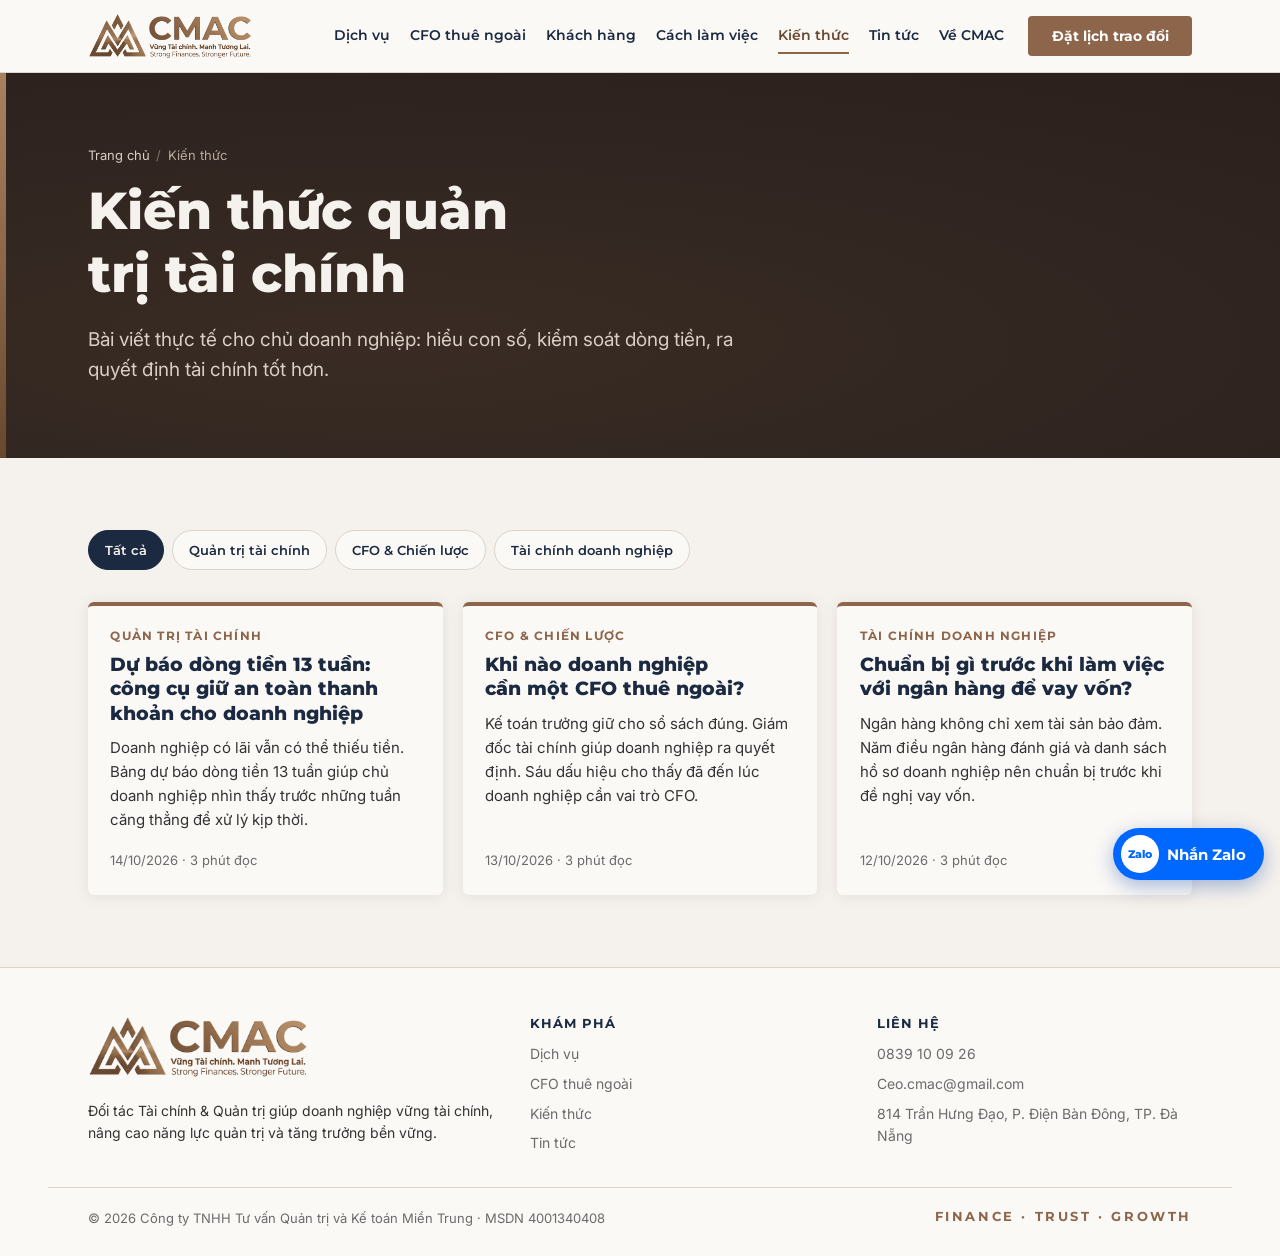
==== kien-thuc/index.html @ f353b180 "Thêm trang Kiến thức và Tin tức - Trang riêng /kien-thuc/ (lọc theo chủ đề) và /tin-tuc/, mỗi bài có" ====
<!doctype html>
<html lang="vi">
<head>
<meta charset="utf-8">
<meta name="viewport" content="width=device-width, initial-scale=1, viewport-fit=cover">
<title>Kiến thức | CMAC – Tư vấn Tài chính &amp; Quản trị</title>
<meta name="description" content="Kiến thức quản trị tài chính, kế toán – thuế, CFO và tài chính doanh nghiệp cho chủ doanh nghiệp vừa và nhỏ, do CMAC chia sẻ.">
<link rel="canonical" href="https://cmac.vn/kien-thuc/">
<meta property="og:type" content="website">
<meta property="og:locale" content="vi_VN">
<meta property="og:title" content="Kiến thức | CMAC – Tư vấn Tài chính &amp; Quản trị">
<meta property="og:description" content="Kiến thức quản trị tài chính, kế toán – thuế, CFO và tài chính doanh nghiệp cho chủ doanh nghiệp vừa và nhỏ, do CMAC chia sẻ.">
<meta property="og:url" content="https://cmac.vn/kien-thuc/">
<meta property="og:image" content="https://cmac.vn/assets/cmac-logo.png">
<meta name="theme-color" content="#2A1F1A">
<link rel="icon" type="image/png" href="/assets/cmac-mark-v2.png">
<link rel="preconnect" href="https://fonts.googleapis.com">
<link rel="preconnect" href="https://fonts.gstatic.com" crossorigin>
<link rel="stylesheet" href="https://fonts.googleapis.com/css2?family=Inter:ital,wght@0,400;0,500;0,600;1,400&family=Montserrat:wght@600;700;800&display=swap">
<link rel="stylesheet" href="/assets/site.css">
</head>
<body>
<header class="site-head">
  <div class="wrap">
    <a class="brand" href="/" aria-label="CMAC, về trang chủ"><img src="/assets/cmac-logo.png" alt="CMAC – Vững Tài chính. Mạnh Tương Lai." width="163" height="46"></a>
    <nav class="nav" id="nav" aria-label="Điều hướng chính">
      <a href="/#dich-vu">Dịch vụ</a>
      <a href="/#cfo">CFO thuê ngoài</a>
      <a href="/#khach-hang">Khách hàng</a>
      <a href="/#cach-lam-viec">Cách làm việc</a>
      <a href="/kien-thuc/" aria-current="page">Kiến thức</a>
      <a href="/tin-tuc/">Tin tức</a>
      <a href="/#ve-cmac">Về CMAC</a>
    </nav>
    <a class="btn btn-bronze head-cta" href="/#lien-he">Đặt lịch trao đổi</a>
    <button class="menu-btn" id="menuBtn" type="button" aria-expanded="false" aria-controls="nav">Menu</button>
  </div>
</header>
<main>
  <section class="page-hero">
    <div class="wrap">
      <nav class="crumbs" aria-label="Đường dẫn"><a href="/">Trang chủ</a><span aria-hidden="true">/</span><span>Kiến thức</span></nav>
      <h1>Kiến thức quản trị tài chính</h1>
      <p class="lede">Bài viết thực tế cho chủ doanh nghiệp: hiểu con số, kiểm soát dòng tiền, ra quyết định tài chính tốt hơn.</p>
    </div>
  </section>
  <section class="listing" aria-label="Danh sách bài viết">
    <div class="wrap">
      <div class="filters" role="group" aria-label="Lọc theo chủ đề">
        <button class="chip" type="button" data-filter="*" aria-pressed="true">Tất cả</button>
        <button class="chip" type="button" data-filter="Quản trị tài chính" aria-pressed="false">Quản trị tài chính</button>
        <button class="chip" type="button" data-filter="CFO &amp; Chiến lược" aria-pressed="false">CFO &amp; Chiến lược</button>
        <button class="chip" type="button" data-filter="Tài chính doanh nghiệp" aria-pressed="false">Tài chính doanh nghiệp</button>
      </div>
      <ul class="cards">
      <li class="card topic" data-topic="Quản trị tài chính">
        <div class="body">
          <span class="tag">Quản trị tài chính</span>
          <h2><a href="/kien-thuc/du-bao-dong-tien-13-tuan/">Dự báo dòng tiền 13 tuần: công cụ giữ an toàn thanh khoản cho doanh nghiệp</a></h2>
          <p>Doanh nghiệp có lãi vẫn có thể thiếu tiền. Bảng dự báo dòng tiền 13 tuần giúp chủ doanh nghiệp nhìn thấy trước những tuần căng thẳng để xử lý kịp thời.</p>
          <span class="meta">14/10/2026 · 3 phút đọc</span>
        </div>
      </li>
      <li class="card topic" data-topic="CFO &amp; Chiến lược">
        <div class="body">
          <span class="tag">CFO &amp; Chiến lược</span>
          <h2><a href="/kien-thuc/khi-nao-doanh-nghiep-can-cfo-thue-ngoai/">Khi nào doanh nghiệp cần một CFO thuê ngoài?</a></h2>
          <p>Kế toán trưởng giữ cho sổ sách đúng. Giám đốc tài chính giúp doanh nghiệp ra quyết định. Sáu dấu hiệu cho thấy đã đến lúc doanh nghiệp cần vai trò CFO.</p>
          <span class="meta">13/10/2026 · 3 phút đọc</span>
        </div>
      </li>
      <li class="card topic" data-topic="Tài chính doanh nghiệp">
        <div class="body">
          <span class="tag">Tài chính doanh nghiệp</span>
          <h2><a href="/kien-thuc/chuan-bi-ho-so-vay-von-ngan-hang/">Chuẩn bị gì trước khi làm việc với ngân hàng để vay vốn?</a></h2>
          <p>Ngân hàng không chỉ xem tài sản bảo đảm. Năm điều ngân hàng đánh giá và danh sách hồ sơ doanh nghiệp nên chuẩn bị trước khi đề nghị vay vốn.</p>
          <span class="meta">12/10/2026 · 3 phút đọc</span>
        </div>
      </li>
    </ul>
    </div>
  </section>
</main>
<footer class="foot">
  <div class="wrap foot-top">
    <div>
      <img src="/assets/cmac-logo.png" alt="CMAC" width="220" height="62" loading="lazy">
      <p class="one">Đối tác Tài chính &amp; Quản trị giúp doanh nghiệp vững tài chính, nâng cao năng lực quản trị và tăng trưởng bền vững.</p>
    </div>
    <div>
      <h4>Khám phá</h4>
      <ul>
        <li><a href="/#dich-vu">Dịch vụ</a></li>
        <li><a href="/#cfo">CFO thuê ngoài</a></li>
        <li><a href="/kien-thuc/">Kiến thức</a></li>
        <li><a href="/tin-tuc/">Tin tức</a></li>
      </ul>
    </div>
    <div>
      <h4>Liên hệ</h4>
      <ul>
        <li>0839 10 09 26</li>
        <li>Ceo.cmac@gmail.com</li>
        <li>814 Trần Hưng Đạo, P. Điện Bàn Đông, TP. Đà Nẵng</li>
      </ul>
    </div>
  </div>
  <div class="wrap foot-bot">
    <span>© 2026 Công ty TNHH Tư vấn Quản trị và Kế toán Miền Trung · MSDN 4001340408</span>
    <span class="essence">FINANCE · TRUST · GROWTH</span>
  </div>
</footer>
<a class="zalo-float" href="https://zalo.me/0839100926" target="_blank" rel="noopener" aria-label="Nhắn Zalo cho CMAC: 0839 10 09 26"><span class="zi" aria-hidden="true">Zalo</span><span class="zt">Nhắn Zalo</span></a>
<script>
(() => {
  const b = document.getElementById("menuBtn"), n = document.getElementById("nav");
  b.addEventListener("click", () => { const o = n.classList.toggle("open"); b.setAttribute("aria-expanded", String(o)); });
  n.addEventListener("click", (e) => { if (e.target.tagName === "A") { n.classList.remove("open"); b.setAttribute("aria-expanded", "false"); } });
  const chips = document.querySelectorAll("[data-filter]");
  chips.forEach((c) => c.addEventListener("click", () => {
    chips.forEach((x) => x.setAttribute("aria-pressed", String(x === c)));
    const f = c.dataset.filter;
    document.querySelectorAll("[data-topic]").forEach((el) => { el.hidden = f !== "*" && el.dataset.topic !== f; });
  }));
})();
</script>
</body>
</html>
---- assets/site.css ----
/* CMAC – giao diện dùng chung cho các trang con (Kiến thức, Tin tức, bài viết).
   Cùng hệ màu, font, header, footer với trang chủ. Brand Guideline 2026: 60% nền trung tính · 30% Navy · 10% Đồng. */
:root {
  color-scheme: light;
  --choco: #2A1F1A; --choco-hi: #3A2C24; --choco-card: #33261F;
  --cream: #F5F1EC; --paper: #FBF9F6;
  --navy: #1B2A41;
  --bronze: #8C654A; --bronze-hi: #A78260; --bronze-lo: #67482E;
  --gold: #C9A47F; --sand: #D9CFC4; --taupe: #B8AA9C;
  --charcoal: #333333; --muted: #6B6B6B; --line: #DDD3C8;
  --f-head: "Montserrat", "Segoe UI", system-ui, sans-serif;
  --f-body: "Inter", "Segoe UI", system-ui, sans-serif;
  --wrap: 74rem; --gutter: clamp(16px, 4vw, 40px); --radius: 6px;
  --shadow: 0 2px 16px rgba(42, 31, 26, .08);
}
*, *::before, *::after { box-sizing: border-box; }
html { scroll-behavior: smooth; }
body { margin: 0; background: var(--cream); color: var(--charcoal); font-family: var(--f-body); font-size: 1rem; line-height: 1.6; -webkit-font-smoothing: antialiased; }
@media (prefers-reduced-motion: reduce) { html { scroll-behavior: auto; } *, *::before, *::after { transition: none !important; } }
img { max-width: 100%; }
[hidden] { display: none !important; }
h1, h2, h3, h4 { font-family: var(--f-head); color: var(--navy); line-height: 1.2; margin: 0; text-wrap: balance; }
p, ul, ol { margin: 0; }
a { color: inherit; }
:focus-visible { outline: 2px solid var(--bronze); outline-offset: 3px; border-radius: 2px; }
.wrap { max-width: var(--wrap); margin-inline: auto; padding-inline: var(--gutter); }
.kicker { font-family: var(--f-head); font-weight: 700; font-size: .8125rem; letter-spacing: .14em; text-transform: uppercase; color: var(--bronze); }
.rule { width: 4.5rem; height: 3px; background: var(--bronze); border: 0; margin: 1.25rem 0 0; }

.btn { display: inline-flex; align-items: center; justify-content: center; font: 700 .9375rem var(--f-head); min-height: 2.875rem; padding: 0 1.4rem; border-radius: 4px; border: 1px solid transparent; text-decoration: none; cursor: pointer; transition: background-color .18s, border-color .18s; }
.btn-bronze { background: var(--bronze); color: #fff; }
.btn-bronze:hover { background: var(--bronze-lo); }
.btn-line { border-color: rgba(217,207,196,.5); color: var(--cream); background: transparent; }
.btn-line:hover { border-color: var(--bronze-hi); }

/* Header */
.site-head { position: sticky; top: env(safe-area-inset-top, 0px); z-index: 30; background: rgba(251, 249, 246, .96); backdrop-filter: blur(6px); border-bottom: 1px solid var(--line); }
.site-head .wrap { display: flex; align-items: center; gap: 1.5rem; min-height: 4.5rem; }
.brand { display: block; line-height: 0; flex: none; }
.brand img { height: 46px; width: auto; }
.nav { display: flex; gap: 1.25rem; margin-left: auto; }
.nav a { font: 600 .875rem var(--f-head); color: var(--navy); text-decoration: none; padding-block: .5rem; border-bottom: 2px solid transparent; white-space: nowrap; }
.nav a:hover, .nav a[aria-current="page"] { border-bottom-color: var(--bronze); }
.nav a[aria-current="page"] { color: var(--bronze-lo); }
.head-cta { min-height: 2.5rem; font-size: .875rem; flex: none; }
.menu-btn { display: none; margin-left: auto; background: none; border: 1px solid var(--line); color: var(--navy); border-radius: 4px; min-height: 2.75rem; padding: 0 1rem; font: 600 .875rem var(--f-head); cursor: pointer; }
@media (max-width: 1140px) {
  .nav, .head-cta { display: none; }
  .menu-btn { display: inline-flex; align-items: center; }
  .nav.open { display: flex; position: absolute; left: 0; right: 0; top: 100%; flex-direction: column; gap: 0; background: var(--paper); padding: .25rem var(--gutter) 1rem; border-bottom: 1px solid var(--line); box-shadow: var(--shadow); }
  .nav.open a { padding-block: .85rem; border-bottom: 1px solid var(--line); }
  .brand img { height: 40px; }
}

/* Đầu trang con (nền sô-cô-la, dải đồng mép trái) */
.page-hero { position: relative; color: var(--sand); background: radial-gradient(120% 95% at 30% 70%, var(--choco-hi) 0%, #302520 52%, var(--choco) 100%); }
.page-hero::before { content: ""; position: absolute; inset: 0 auto 0 0; width: 6px; background: linear-gradient(var(--bronze-hi), var(--bronze), var(--bronze-lo)); }
.page-hero .wrap { padding-block: clamp(2.75rem, 6vw, 4.5rem); }
.page-hero .kicker { color: var(--bronze-hi); }
.page-hero h1 { color: var(--cream); font-size: clamp(2rem, 1.3rem + 2.8vw, 3.25rem); font-weight: 800; margin-top: .9rem; max-width: 46rem; }
.page-hero p.lede { margin-top: 1.25rem; font-size: 1.1875rem; max-width: 42rem; }
.crumbs { display: flex; flex-wrap: wrap; gap: .4rem; font-size: .8125rem; color: var(--taupe); }
.crumbs a { color: var(--sand); text-decoration: none; }
.crumbs a:hover { text-decoration: underline; }
.crumbs span[aria-hidden] { opacity: .6; }

/* Danh sách bài */
.listing { padding-block: clamp(2.5rem, 6vw, 4.5rem); }
.filters { display: flex; flex-wrap: wrap; gap: .5rem; margin-bottom: 2rem; }
.chip { font: 600 .8125rem var(--f-head); color: var(--navy); background: var(--paper); border: 1px solid var(--line); border-radius: 999px; min-height: 2.5rem; padding: 0 1rem; cursor: pointer; }
.chip:hover { border-color: var(--bronze); }
.chip[aria-pressed="true"] { background: var(--navy); border-color: var(--navy); color: var(--cream); }
.cards { list-style: none; padding: 0; display: grid; grid-template-columns: repeat(3, minmax(0, 1fr)); gap: 1.25rem; }
.card { display: flex; flex-direction: column; background: var(--paper); border-radius: var(--radius); box-shadow: var(--shadow); overflow: hidden; }
.card a.cover { display: block; line-height: 0; }
.card a.cover img { width: 100%; aspect-ratio: 16 / 9; object-fit: cover; display: block; }
.card .body { display: flex; flex-direction: column; gap: .6rem; padding: 1.4rem 1.4rem 1.5rem; flex: 1; }
.card .tag { font: 700 .75rem var(--f-head); letter-spacing: .1em; text-transform: uppercase; color: var(--bronze); }
.card h2 { font-size: 1.1875rem; font-weight: 800; line-height: 1.3; }
.card h2 a { text-decoration: none; }
.card h2 a:hover { color: var(--bronze-lo); }
.card p { font-size: .9375rem; }
.card .meta { margin-top: auto; padding-top: .5rem; font-size: .8125rem; color: var(--muted); }
.card.topic { border-top: 4px solid var(--bronze); }
.empty { padding: 2rem; text-align: left; background: var(--paper); border-radius: var(--radius); color: var(--muted); }
@media (max-width: 960px) { .cards { grid-template-columns: repeat(2, minmax(0, 1fr)); } }
@media (max-width: 600px) { .cards { grid-template-columns: minmax(0, 1fr); } }

/* Bài viết */
.article { padding-block: clamp(2.5rem, 6vw, 4rem); }
.article .wrap { display: grid; grid-template-columns: minmax(0, 46rem) minmax(0, 1fr); gap: clamp(2rem, 5vw, 4rem); align-items: start; }
.meta-line { display: flex; flex-wrap: wrap; gap: .25rem 1rem; margin-top: 1.25rem; font-size: .875rem; color: var(--taupe); }
.prose { font-size: 1.0625rem; line-height: 1.75; min-width: 0; }
.prose > * + * { margin-top: 1.15rem; }
.prose h2 { font-size: 1.5rem; font-weight: 800; margin-top: 2.25rem; }
.prose h3 { font-size: 1.1875rem; font-weight: 700; margin-top: 1.75rem; }
.prose ul, .prose ol { padding-left: 1.3rem; }
.prose li + li { margin-top: .45rem; }
.prose li::marker { color: var(--bronze); }
.prose strong { color: var(--navy); }
.prose figure { margin: 1.75rem 0 0; }
.prose figure img { width: 100%; height: auto; border-radius: var(--radius); display: block; }
.prose figcaption { margin-top: .6rem; font-size: .875rem; color: var(--muted); }
.prose .lead { font-size: 1.1875rem; color: var(--navy); }
.prose blockquote { margin: 1.75rem 0 0; padding: 1rem 1.25rem; border-left: 3px solid var(--bronze); background: var(--paper); border-radius: 0 var(--radius) var(--radius) 0; color: var(--navy); }
.table-wrap { overflow-x: auto; }
.prose table { width: 100%; border-collapse: collapse; font-size: .9375rem; min-width: 32rem; }
.prose th, .prose td { text-align: left; padding: .65rem .8rem; border-bottom: 1px solid var(--line); vertical-align: top; }
.prose th { background: var(--navy); color: var(--cream); font-family: var(--f-head); font-weight: 700; font-size: .875rem; }
.note { font-size: .875rem; color: var(--muted); border-top: 1px solid var(--line); padding-top: 1rem; }
.aside { position: sticky; top: 6rem; display: grid; gap: 1.25rem; }
.aside-cta { background: var(--navy); color: var(--sand); border-radius: var(--radius); padding: 1.5rem; display: grid; gap: .75rem; }
.aside-cta h2 { color: var(--cream); font-size: 1.125rem; }
.aside-cta p { font-size: .9375rem; }
.aside-list { background: var(--paper); border-radius: var(--radius); padding: 1.25rem 1.5rem; }
.aside-list h2 { font-size: 1rem; }
.aside-list ul { list-style: none; padding: 0; margin-top: .75rem; display: grid; gap: .75rem; }
.aside-list a { font: 600 .9375rem/1.4 var(--f-head); color: var(--navy); text-decoration: none; }
.aside-list a:hover { color: var(--bronze-lo); }
@media (max-width: 960px) { .article .wrap { grid-template-columns: minmax(0, 1fr); } .aside { position: static; } }

/* Footer */
.foot { background: var(--paper); border-top: 1px solid var(--line); font-size: .875rem; color: var(--muted); }
.foot-top { display: grid; grid-template-columns: minmax(0, 1.3fr) repeat(2, minmax(0, 1fr)); gap: 2rem; padding-block: 3rem 2rem; }
.foot-top img { width: 220px; max-width: 100%; height: auto; }
.foot-top .one { margin-top: 1rem; max-width: 26rem; color: var(--charcoal); }
.foot h4 { font-size: .8125rem; font-weight: 700; letter-spacing: .08em; text-transform: uppercase; color: var(--navy); }
.foot ul { list-style: none; padding: 0; margin-top: .75rem; display: grid; gap: .45rem; }
.foot a { text-decoration: none; }
.foot a:hover { color: var(--bronze); }
.foot-bot { display: flex; flex-wrap: wrap; justify-content: space-between; gap: .75rem 2rem; padding-block: 1.25rem 1.75rem; border-top: 1px solid var(--line); font-size: .8125rem; }
.foot-bot .essence { font: 700 .8125rem var(--f-head); letter-spacing: .2em; color: var(--bronze); }
@media (max-width: 760px) { .foot-top { grid-template-columns: minmax(0, 1fr); } }

/* Nút Zalo */
.zalo-float { position: fixed; right: max(16px, env(safe-area-inset-right, 0px) + 16px); bottom: calc(env(safe-area-inset-bottom, 0px) + 20px); z-index: 40; display: flex; align-items: center; gap: .5rem; min-height: 3.25rem; padding: 0 1.15rem 0 .5rem; border-radius: 999px; background: #0068FF; color: #fff; text-decoration: none; font: 700 .9375rem var(--f-head); box-shadow: 0 6px 20px rgba(0, 60, 160, .35); transition: transform .18s, background-color .18s; }
.zalo-float:hover { background: #0052CC; transform: translateY(-2px); }
.zalo-float .zi { display: grid; place-items: center; width: 2.35rem; height: 2.35rem; border-radius: 50%; background: #fff; color: #0068FF; font: 800 .6875rem var(--f-head); }
@media (max-width: 560px) { .zalo-float .zt { display: none; } .zalo-float { padding: 0 .45rem; } }
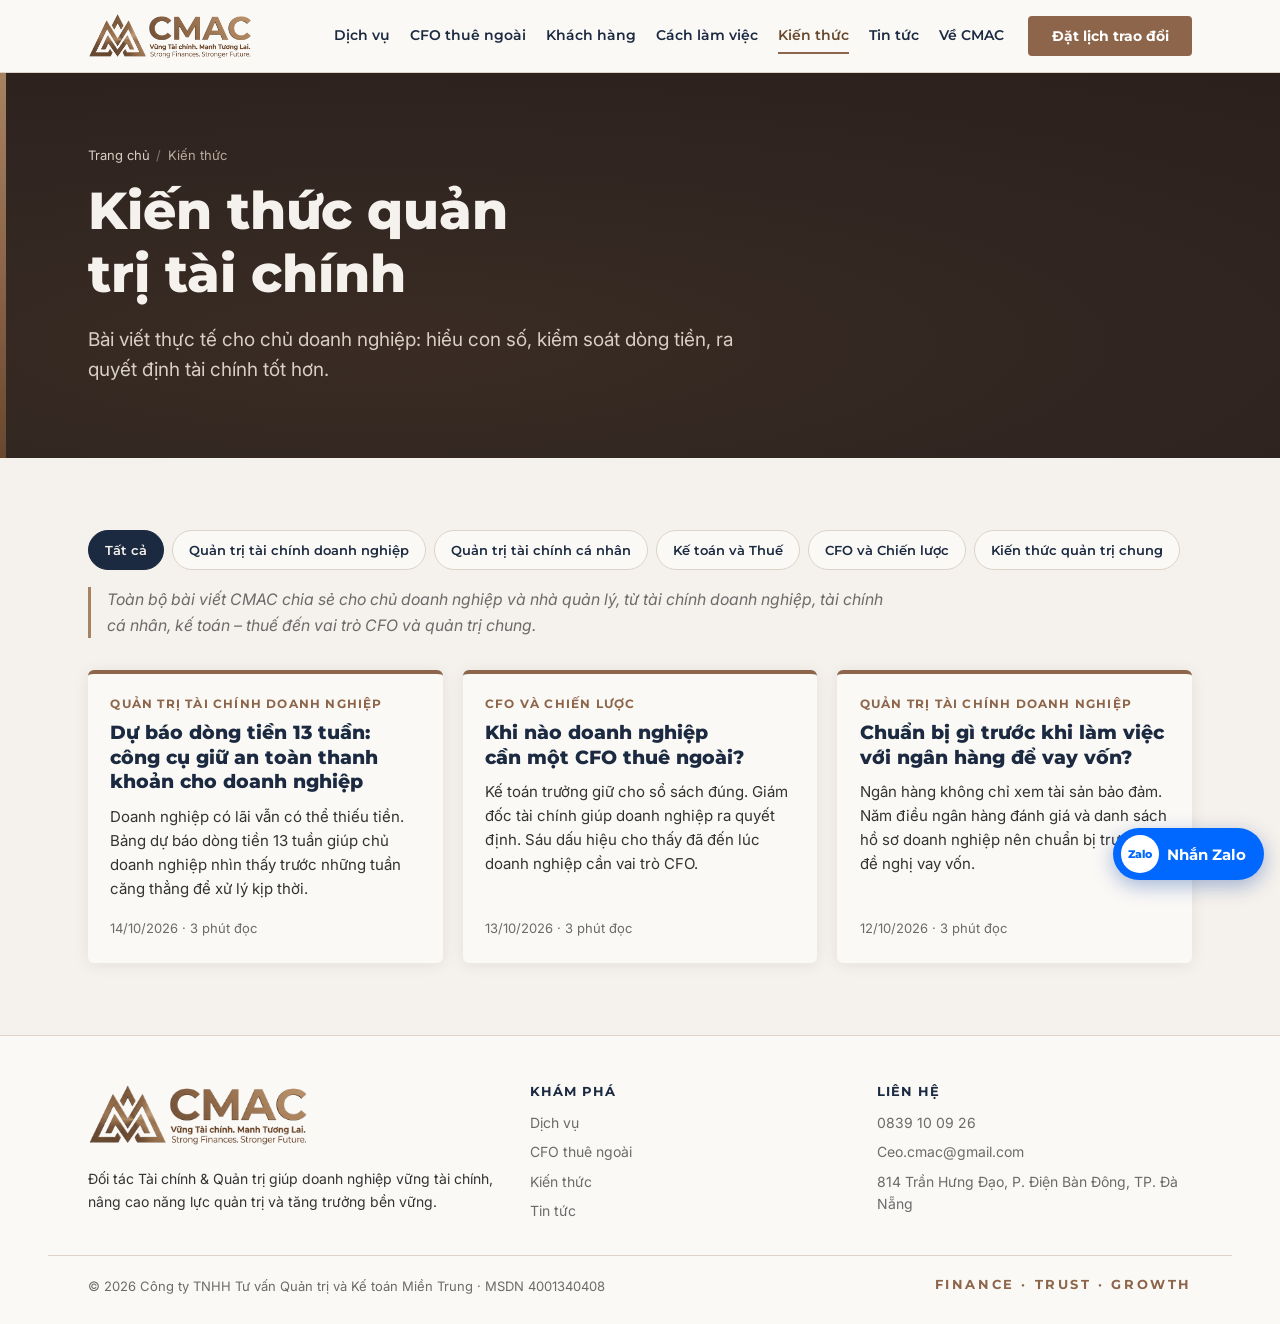
==== commit f4ff6e07: "Quy hoạch 5 chủ đề Kiến thức, thêm chú thích in nghiêng cho từng chủ đề - Quản trị tài chính doanh n" ====
--- a/kien-thuc/index.html
+++ b/kien-thuc/index.html
@@ -17,7 +17,7 @@
 <link rel="preconnect" href="https://fonts.googleapis.com">
 <link rel="preconnect" href="https://fonts.gstatic.com" crossorigin>
 <link rel="stylesheet" href="https://fonts.googleapis.com/css2?family=Inter:ital,wght@0,400;0,500;0,600;1,400&family=Montserrat:wght@600;700;800&display=swap">
-<link rel="stylesheet" href="/assets/site.css">
+<link rel="stylesheet" href="/assets/site.css?v=66121c53">
 </head>
 <body>
 <header class="site-head">
@@ -46,38 +46,42 @@
   </section>
   <section class="listing" aria-label="Danh sách bài viết">
     <div class="wrap">
-      <div class="filters" role="group" aria-label="Lọc theo chủ đề">
-        <button class="chip" type="button" data-filter="*" aria-pressed="true">Tất cả</button>
-        <button class="chip" type="button" data-filter="Quản trị tài chính" aria-pressed="false">Quản trị tài chính</button>
-        <button class="chip" type="button" data-filter="CFO &amp; Chiến lược" aria-pressed="false">CFO &amp; Chiến lược</button>
-        <button class="chip" type="button" data-filter="Tài chính doanh nghiệp" aria-pressed="false">Tài chính doanh nghiệp</button>
+      <div class="filters" role="group" aria-label="Chủ đề kiến thức">
+        <button class="chip" type="button" data-filter="*" data-slug="" data-desc="Toàn bộ bài viết CMAC chia sẻ cho chủ doanh nghiệp và nhà quản lý, từ tài chính doanh nghiệp, tài chính cá nhân, kế toán – thuế đến vai trò CFO và quản trị chung." aria-pressed="true">Tất cả</button>
+        <button class="chip" type="button" data-filter="Quản trị tài chính doanh nghiệp" data-slug="tai-chinh-doanh-nghiep" data-desc="Nơi CMAC chia sẻ kiến thức quản trị tài chính ở cấp độ doanh nghiệp: quản trị dòng tiền, phân tích báo cáo tài chính, lập ngân sách và kế hoạch tài chính, huy động vốn và tài trợ dự án." aria-pressed="false">Quản trị tài chính doanh nghiệp</button>
+        <button class="chip" type="button" data-filter="Quản trị tài chính cá nhân" data-slug="tai-chinh-ca-nhan" data-desc="Kiến thức giúp chủ doanh nghiệp và người đi làm chủ động tài chính cá nhân: lập kế hoạch tài chính, quản lý thu chi và nợ vay, tách bạch tài chính cá nhân với doanh nghiệp, chuẩn bị cho các mục tiêu dài hạn." aria-pressed="false">Quản trị tài chính cá nhân</button>
+        <button class="chip" type="button" data-filter="Kế toán và Thuế" data-slug="ke-toan-thue" data-desc="Giải thích các vấn đề kế toán và thuế doanh nghiệp thường gặp: tổ chức sổ sách, hóa đơn chứng từ, kê khai và quyết toán thuế, nhận diện và phòng ngừa rủi ro thuế." aria-pressed="false">Kế toán và Thuế</button>
+        <button class="chip" type="button" data-filter="CFO và Chiến lược" data-slug="cfo-chien-luoc" data-desc="Góc nhìn của người làm Giám đốc tài chính: vai trò của CFO, hệ thống báo cáo quản trị và KPI, chiến lược tài chính, tái cấu trúc và chuẩn bị cho các giao dịch lớn như gọi vốn, M&amp;A, IPO." aria-pressed="false">CFO và Chiến lược</button>
+        <button class="chip" type="button" data-filter="Kiến thức quản trị chung" data-slug="quan-tri-chung" data-desc="Kiến thức quản trị dành cho chủ doanh nghiệp và nhà quản lý: tổ chức bộ máy, quy trình và kiểm soát nội bộ, quản trị hiệu suất, ra quyết định dựa trên dữ liệu." aria-pressed="false">Kiến thức quản trị chung</button>
       </div>
+      <p class="topic-note" id="topicNote" aria-live="polite">Toàn bộ bài viết CMAC chia sẻ cho chủ doanh nghiệp và nhà quản lý, từ tài chính doanh nghiệp, tài chính cá nhân, kế toán – thuế đến vai trò CFO và quản trị chung.</p>
       <ul class="cards">
-      <li class="card topic" data-topic="Quản trị tài chính">
+      <li class="card topic" data-topic="Quản trị tài chính doanh nghiệp">
         <div class="body">
-          <span class="tag">Quản trị tài chính</span>
+          <span class="tag">Quản trị tài chính doanh nghiệp</span>
           <h2><a href="/kien-thuc/du-bao-dong-tien-13-tuan/">Dự báo dòng tiền 13 tuần: công cụ giữ an toàn thanh khoản cho doanh nghiệp</a></h2>
           <p>Doanh nghiệp có lãi vẫn có thể thiếu tiền. Bảng dự báo dòng tiền 13 tuần giúp chủ doanh nghiệp nhìn thấy trước những tuần căng thẳng để xử lý kịp thời.</p>
           <span class="meta">14/10/2026 · 3 phút đọc</span>
         </div>
       </li>
-      <li class="card topic" data-topic="CFO &amp; Chiến lược">
+      <li class="card topic" data-topic="CFO và Chiến lược">
         <div class="body">
-          <span class="tag">CFO &amp; Chiến lược</span>
+          <span class="tag">CFO và Chiến lược</span>
           <h2><a href="/kien-thuc/khi-nao-doanh-nghiep-can-cfo-thue-ngoai/">Khi nào doanh nghiệp cần một CFO thuê ngoài?</a></h2>
           <p>Kế toán trưởng giữ cho sổ sách đúng. Giám đốc tài chính giúp doanh nghiệp ra quyết định. Sáu dấu hiệu cho thấy đã đến lúc doanh nghiệp cần vai trò CFO.</p>
           <span class="meta">13/10/2026 · 3 phút đọc</span>
         </div>
       </li>
-      <li class="card topic" data-topic="Tài chính doanh nghiệp">
+      <li class="card topic" data-topic="Quản trị tài chính doanh nghiệp">
         <div class="body">
-          <span class="tag">Tài chính doanh nghiệp</span>
+          <span class="tag">Quản trị tài chính doanh nghiệp</span>
           <h2><a href="/kien-thuc/chuan-bi-ho-so-vay-von-ngan-hang/">Chuẩn bị gì trước khi làm việc với ngân hàng để vay vốn?</a></h2>
           <p>Ngân hàng không chỉ xem tài sản bảo đảm. Năm điều ngân hàng đánh giá và danh sách hồ sơ doanh nghiệp nên chuẩn bị trước khi đề nghị vay vốn.</p>
           <span class="meta">12/10/2026 · 3 phút đọc</span>
         </div>
       </li>
     </ul>
+      <p class="empty" id="topicEmpty" hidden>Bài viết đang được chuẩn bị. Anh/chị có thể <a href="/#lien-he">đặt lịch trao đổi</a> nếu cần CMAC tư vấn ngay về chủ đề này.</p>
     </div>
   </section>
 </main>
@@ -116,12 +120,21 @@
   const b = document.getElementById("menuBtn"), n = document.getElementById("nav");
   b.addEventListener("click", () => { const o = n.classList.toggle("open"); b.setAttribute("aria-expanded", String(o)); });
   n.addEventListener("click", (e) => { if (e.target.tagName === "A") { n.classList.remove("open"); b.setAttribute("aria-expanded", "false"); } });
-  const chips = document.querySelectorAll("[data-filter]");
-  chips.forEach((c) => c.addEventListener("click", () => {
+  // Lọc chủ đề Kiến thức: đổi chú thích, ẩn/hiện bài, ghi #chủ-đề lên địa chỉ để gửi link thẳng
+  const chips = [...document.querySelectorAll("[data-filter]")];
+  const note = document.getElementById("topicNote"), empty = document.getElementById("topicEmpty");
+  function pick(c, push) {
     chips.forEach((x) => x.setAttribute("aria-pressed", String(x === c)));
     const f = c.dataset.filter;
-    document.querySelectorAll("[data-topic]").forEach((el) => { el.hidden = f !== "*" && el.dataset.topic !== f; });
-  }));
+    let shown = 0;
+    document.querySelectorAll("[data-topic]").forEach((el) => { el.hidden = f !== "*" && el.dataset.topic !== f; if (!el.hidden) shown++; });
+    if (note) note.textContent = c.dataset.desc;
+    if (empty) empty.hidden = shown > 0;
+    if (push) history.replaceState(null, "", c.dataset.slug ? "#" + c.dataset.slug : location.pathname);
+  }
+  chips.forEach((c) => c.addEventListener("click", () => pick(c, true)));
+  const fromHash = chips.find((c) => c.dataset.slug && "#" + c.dataset.slug === location.hash);
+  if (fromHash) pick(fromHash, false);
 })();
 </script>
 </body>
--- a/assets/site.css
+++ b/assets/site.css
@@ -66,7 +66,9 @@
 
 /* Danh sách bài */
 .listing { padding-block: clamp(2.5rem, 6vw, 4.5rem); }
-.filters { display: flex; flex-wrap: wrap; gap: .5rem; margin-bottom: 2rem; }
+.filters { display: flex; flex-wrap: wrap; gap: .5rem; }
+.topic-note { margin: 1.1rem 0 2rem; max-width: 50rem; padding-left: 1rem; border-left: 3px solid var(--bronze-hi); font-style: italic; font-size: .9875rem; color: var(--muted); }
+.empty a { color: var(--bronze-lo); }
 .chip { font: 600 .8125rem var(--f-head); color: var(--navy); background: var(--paper); border: 1px solid var(--line); border-radius: 999px; min-height: 2.5rem; padding: 0 1rem; cursor: pointer; }
 .chip:hover { border-color: var(--bronze); }
 .chip[aria-pressed="true"] { background: var(--navy); border-color: var(--navy); color: var(--cream); }
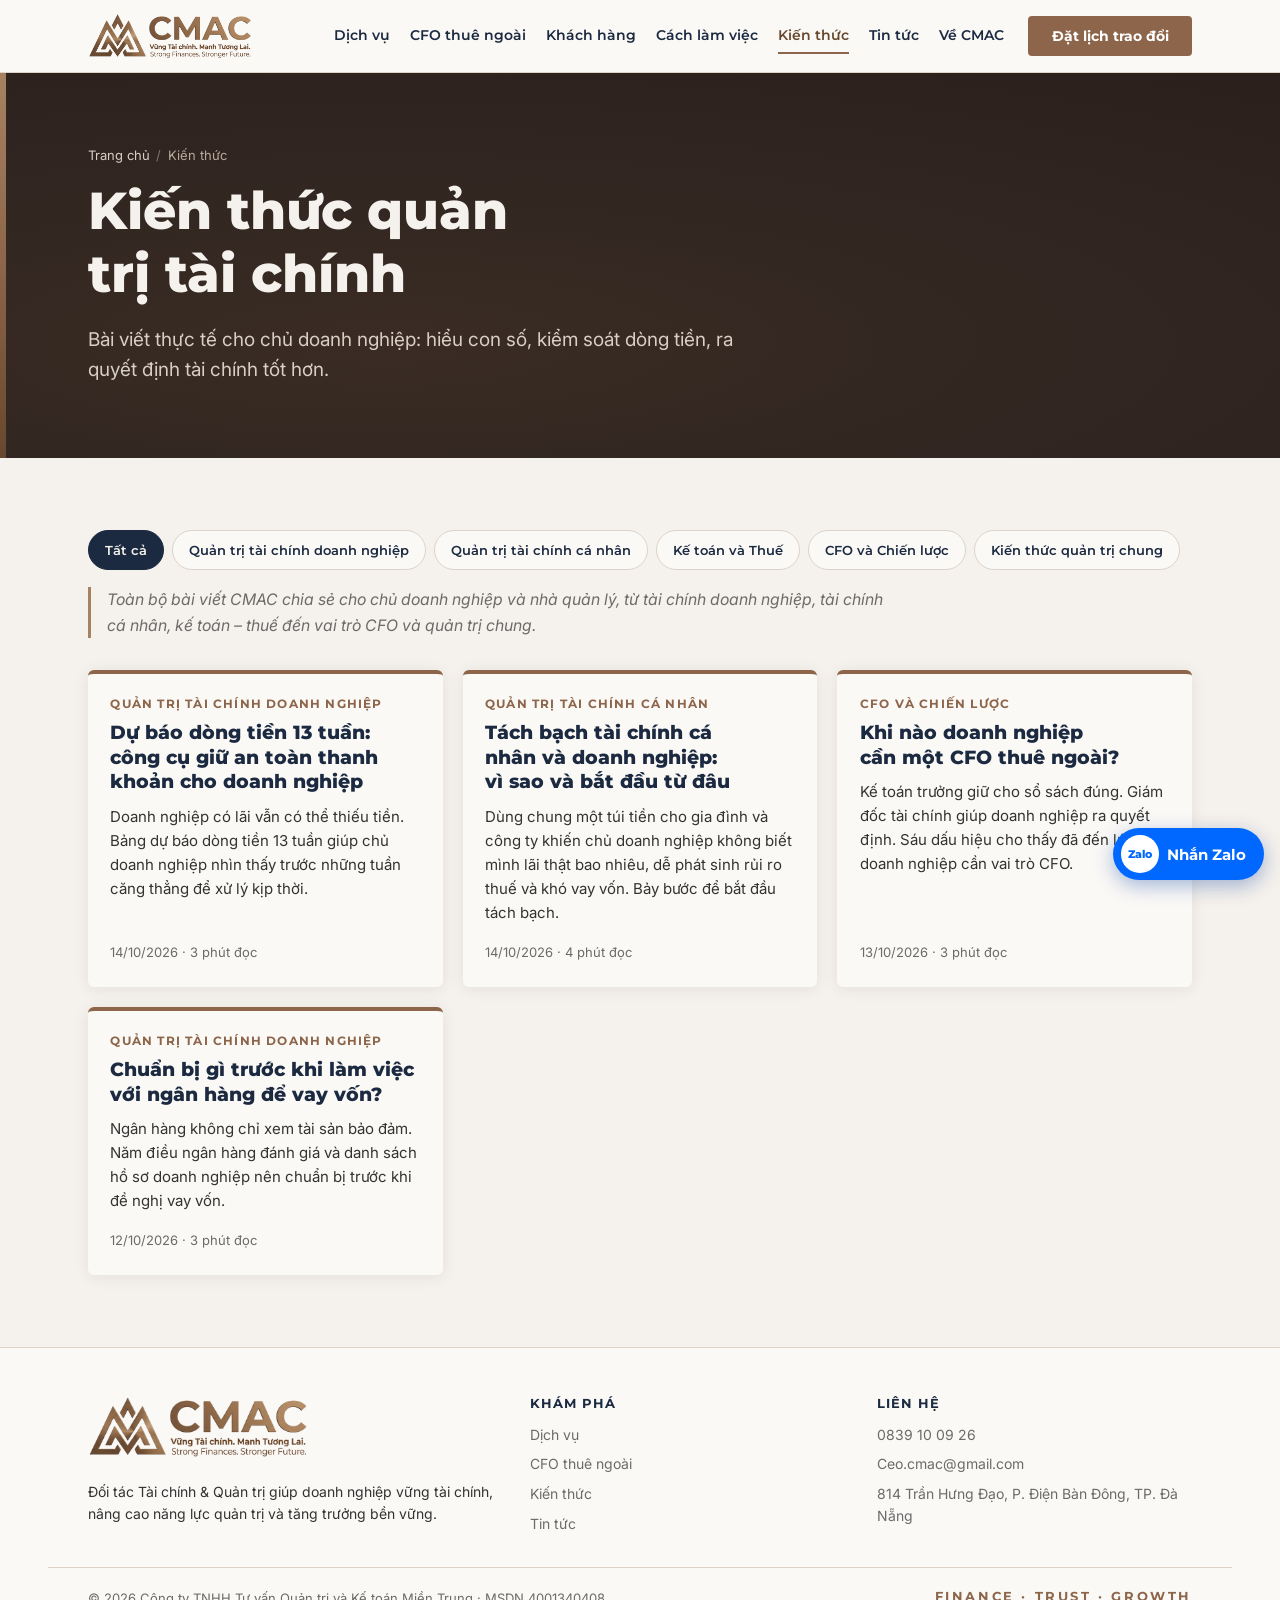
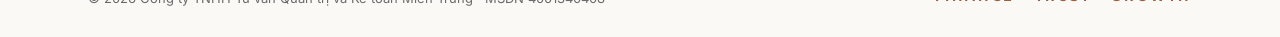
==== commit ae3a4683: "Thêm bài Kiến thức: Tách bạch tài chính cá nhân và doanh nghiệp Co-Authored-By: Claude Opus 5.5 <nor" ====
--- a/kien-thuc/index.html
+++ b/kien-thuc/index.html
@@ -62,6 +62,14 @@
           <h2><a href="/kien-thuc/du-bao-dong-tien-13-tuan/">Dự báo dòng tiền 13 tuần: công cụ giữ an toàn thanh khoản cho doanh nghiệp</a></h2>
           <p>Doanh nghiệp có lãi vẫn có thể thiếu tiền. Bảng dự báo dòng tiền 13 tuần giúp chủ doanh nghiệp nhìn thấy trước những tuần căng thẳng để xử lý kịp thời.</p>
           <span class="meta">14/10/2026 · 3 phút đọc</span>
+        </div>
+      </li>
+      <li class="card topic" data-topic="Quản trị tài chính cá nhân">
+        <div class="body">
+          <span class="tag">Quản trị tài chính cá nhân</span>
+          <h2><a href="/kien-thuc/tach-bach-tai-chinh-ca-nhan-va-doanh-nghiep/">Tách bạch tài chính cá nhân và doanh nghiệp: vì sao và bắt đầu từ đâu</a></h2>
+          <p>Dùng chung một túi tiền cho gia đình và công ty khiến chủ doanh nghiệp không biết mình lãi thật bao nhiêu, dễ phát sinh rủi ro thuế và khó vay vốn. Bảy bước để bắt đầu tách bạch.</p>
+          <span class="meta">14/10/2026 · 4 phút đọc</span>
         </div>
       </li>
       <li class="card topic" data-topic="CFO và Chiến lược">
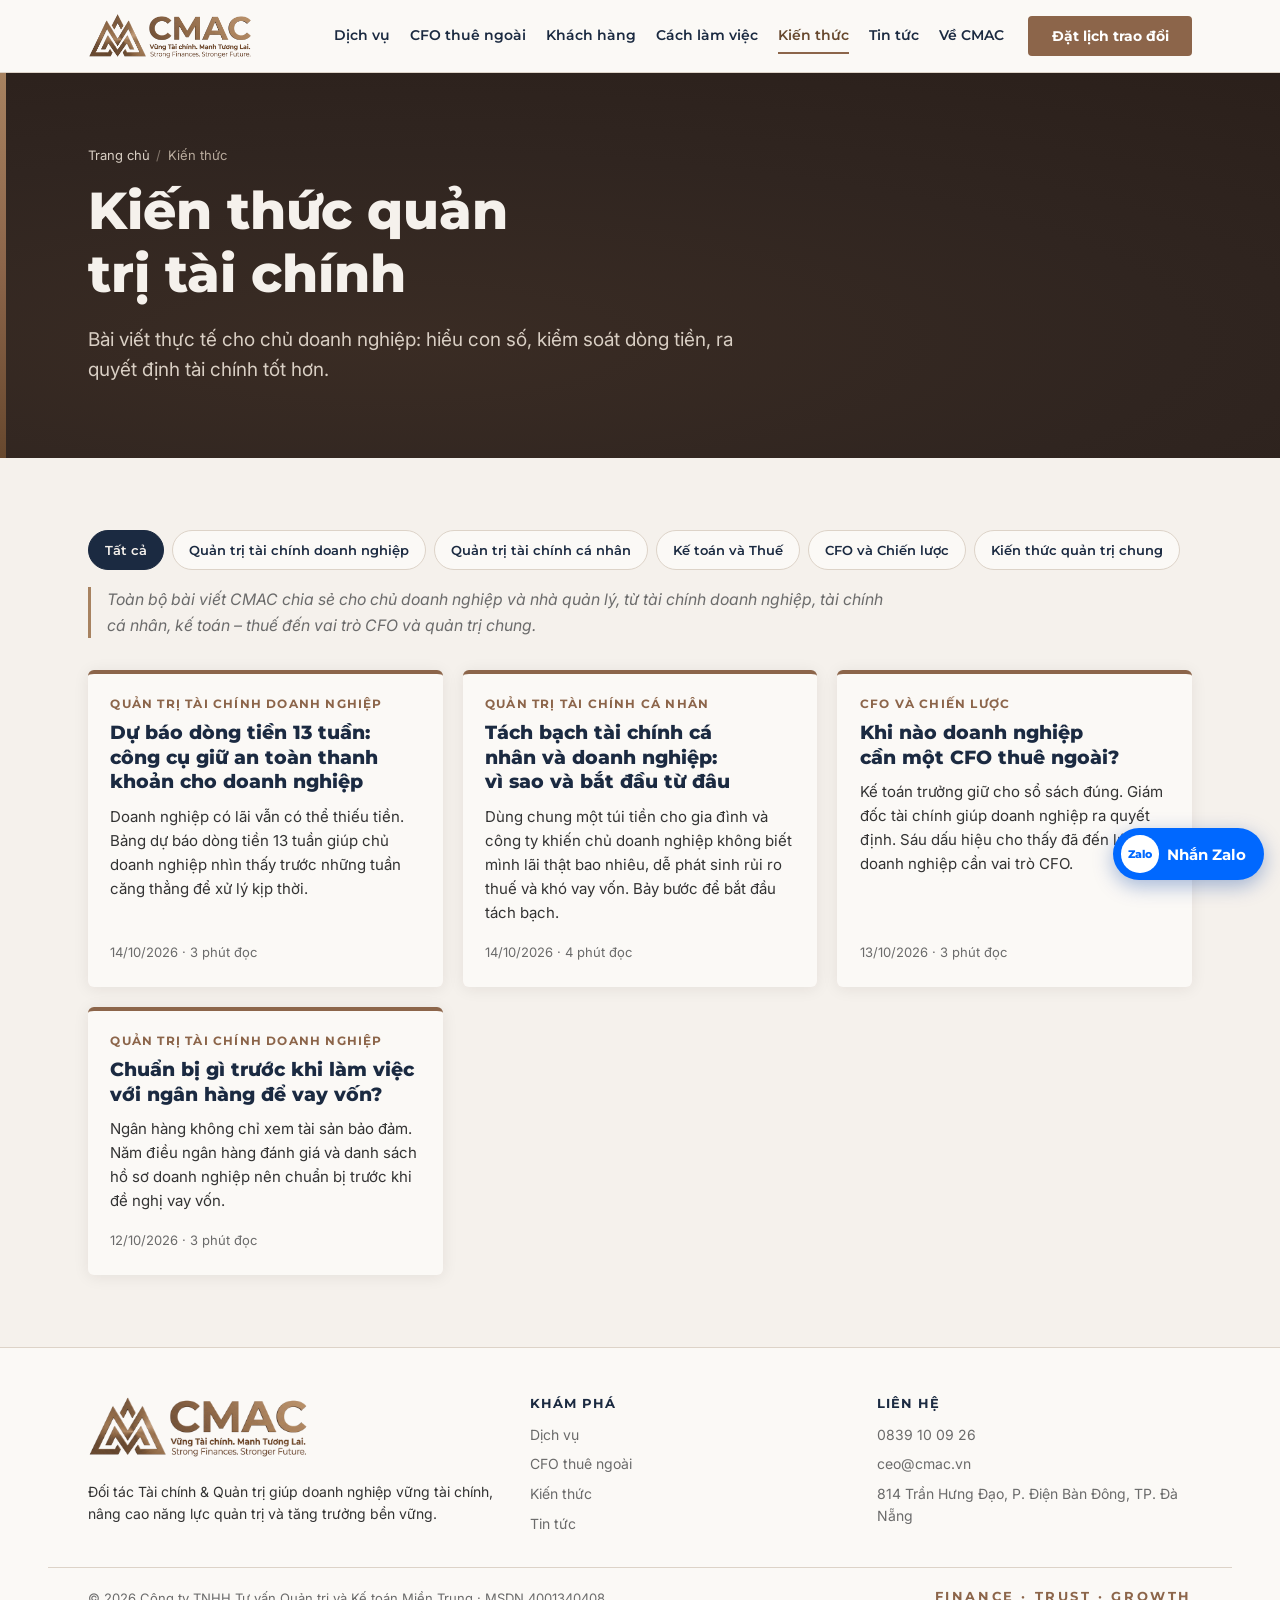
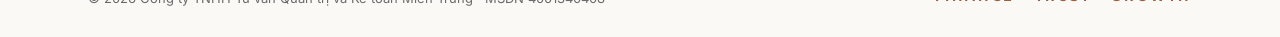
==== commit 9647d61b: "Đổi email liên hệ trên website sang ceo@cmac.vn Co-Authored-By: Claude Opus 5.5 <noreply@anthropic.c" ====
--- a/kien-thuc/index.html
+++ b/kien-thuc/index.html
@@ -11,7 +11,14 @@
 <meta property="og:title" content="Kiến thức | CMAC – Tư vấn Tài chính &amp; Quản trị">
 <meta property="og:description" content="Kiến thức quản trị tài chính, kế toán – thuế, CFO và tài chính doanh nghiệp cho chủ doanh nghiệp vừa và nhỏ, do CMAC chia sẻ.">
 <meta property="og:url" content="https://cmac.vn/kien-thuc/">
-<meta property="og:image" content="https://cmac.vn/assets/cmac-logo.png">
+<meta property="og:site_name" content="CMAC">
+<meta property="og:image" content="https://cmac.vn/assets/og-cmac.jpg">
+<meta property="og:image:width" content="1200">
+<meta property="og:image:height" content="630">
+<meta property="og:image:type" content="image/jpeg">
+<meta property="og:image:alt" content="CMAC – Đối tác Tài chính &amp; Quản trị cho tăng trưởng bền vững">
+<meta name="twitter:card" content="summary_large_image">
+<meta name="twitter:image" content="https://cmac.vn/assets/og-cmac.jpg">
 <meta name="theme-color" content="#2A1F1A">
 <link rel="icon" type="image/png" href="/assets/cmac-mark-v2.png">
 <link rel="preconnect" href="https://fonts.googleapis.com">
@@ -112,7 +119,7 @@
       <h4>Liên hệ</h4>
       <ul>
         <li>0839 10 09 26</li>
-        <li>Ceo.cmac@gmail.com</li>
+        <li>ceo@cmac.vn</li>
         <li>814 Trần Hưng Đạo, P. Điện Bàn Đông, TP. Đà Nẵng</li>
       </ul>
     </div>
